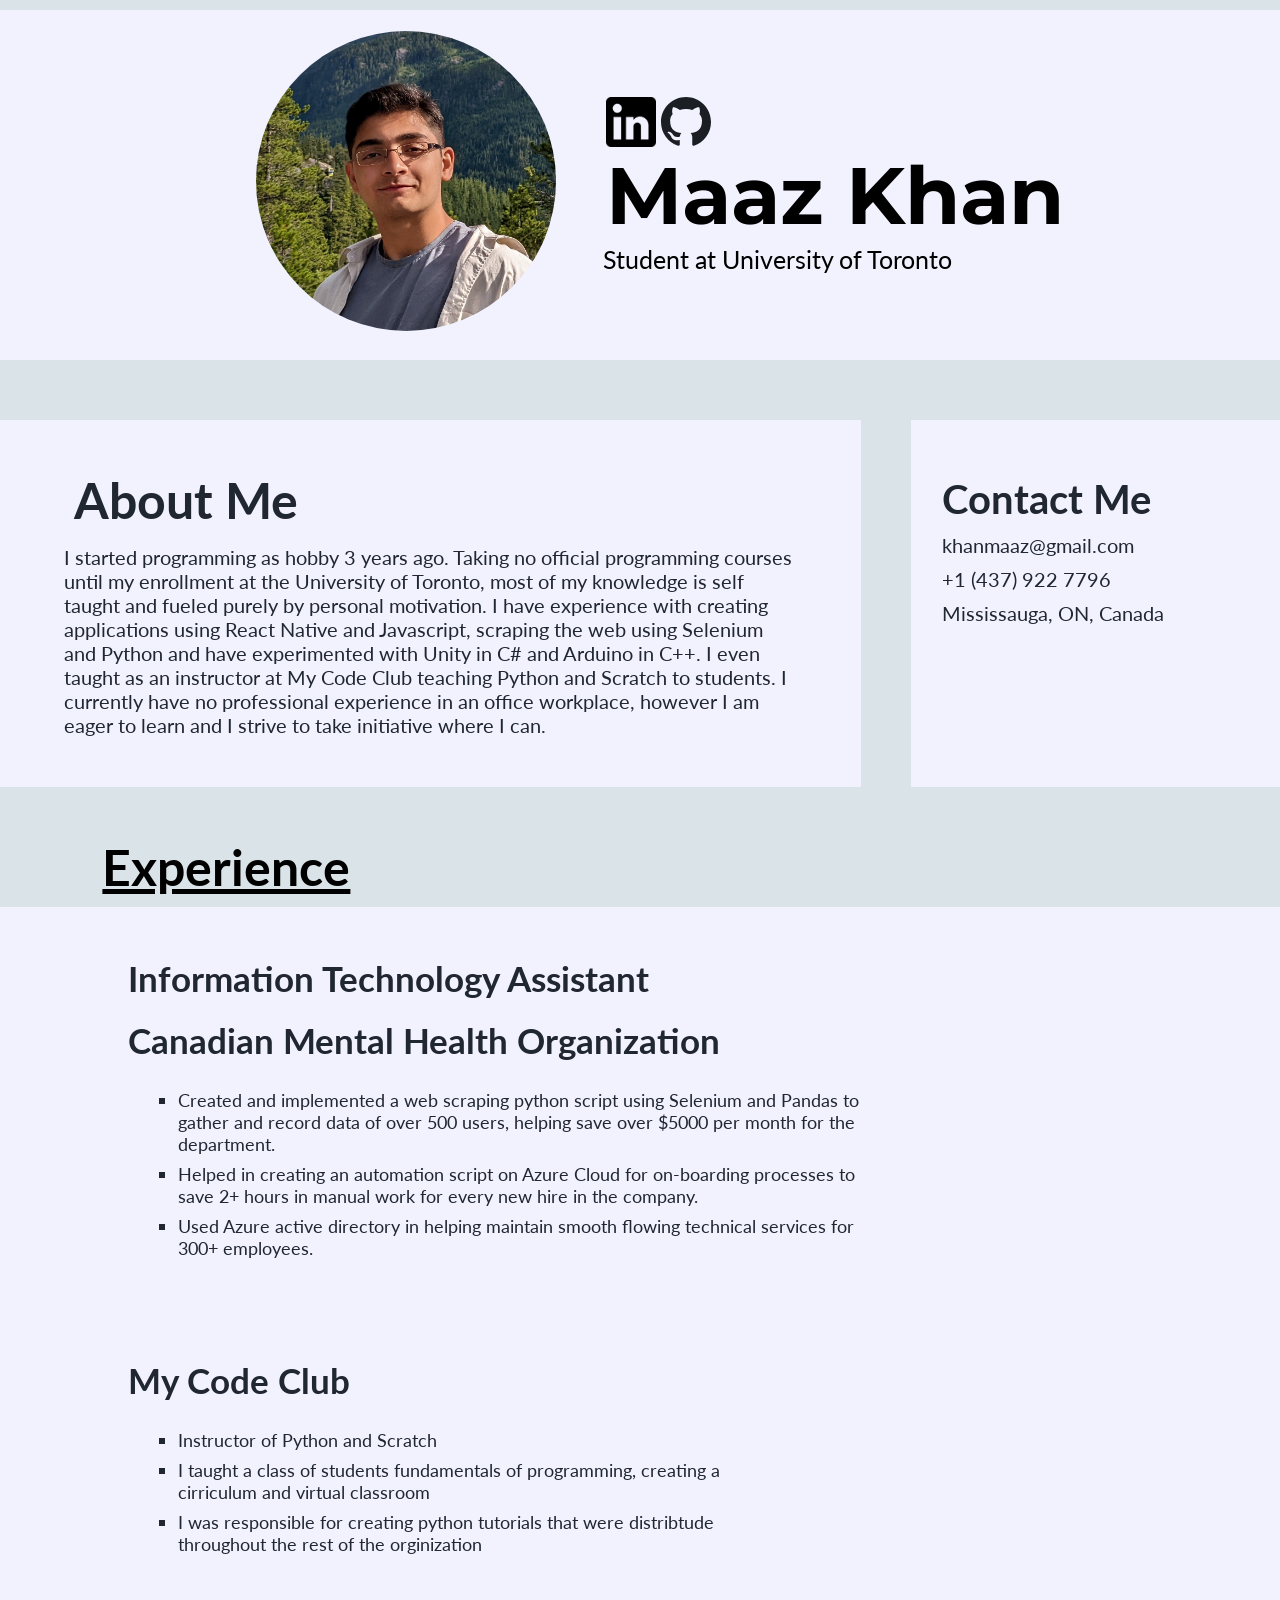
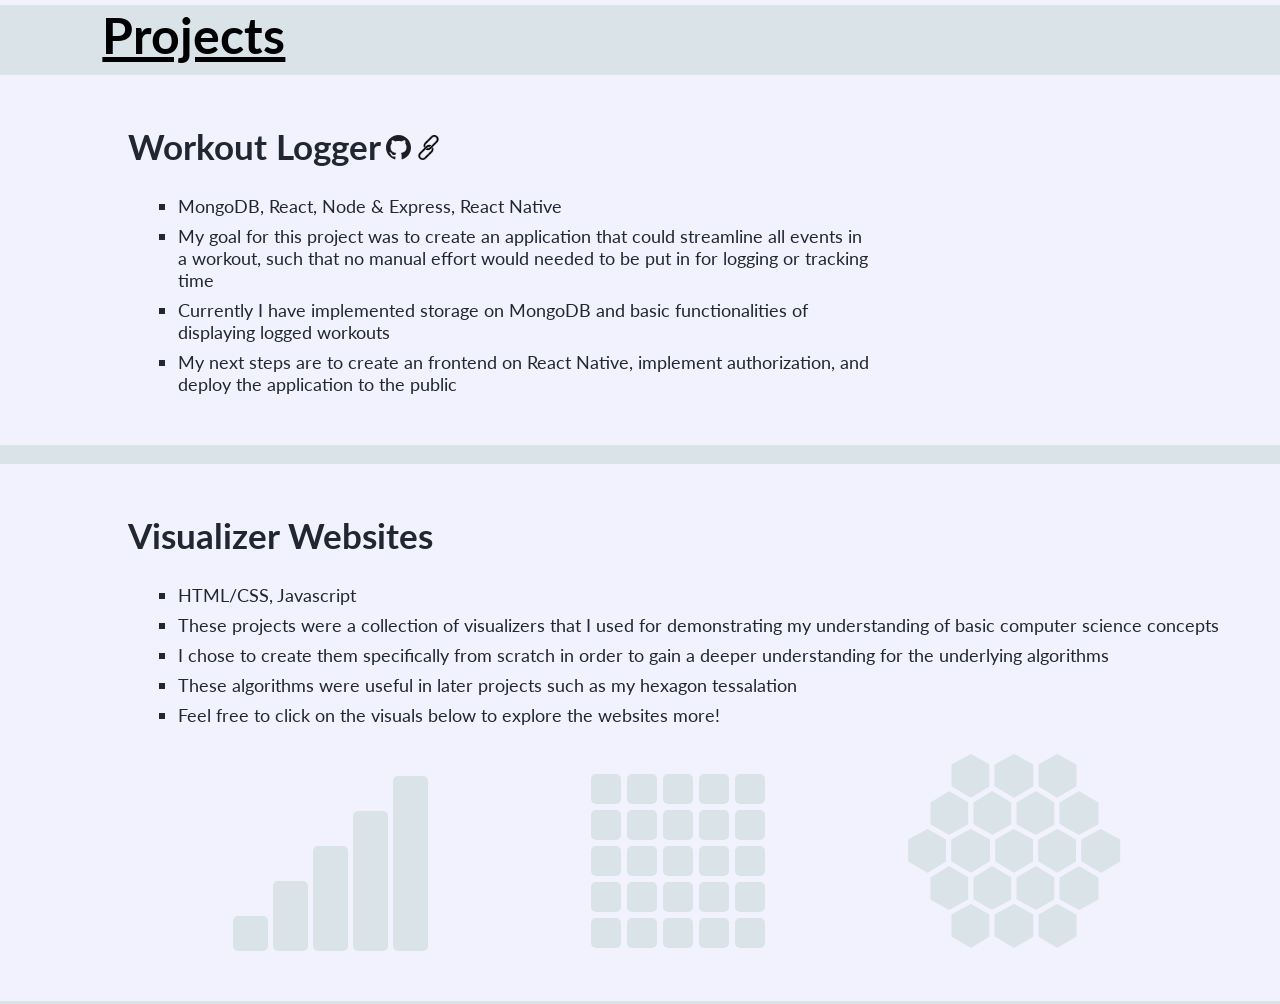
==== index.html @ 99841758 "Update index.html added CMHA experience" ====
<!DOCTYPE html>
<html >
    <head>
        <meta charset = "utf-8">
        <title>Maaz Khan | Portfolio</title>
        <link rel = "stylesheet" href = "index.css">
    </head>
    
    <body id = "body" onload = "createAnimations()">
        <header >
            <div class = "header_container">
            
                <div class = "pfp_container">
                    <img src = "maazpic small.jpg" class = "pfp"/>
                </div>
                <div class = "header_content">
                    <ul class= "icon_container">
                        
                        <li class = "icon"><a href = 'https://www.linkedin.com/in/maaz-khan-699a7820a/' target = "_blank"><img src = "linkinicon.png"/></a></li>
                        <li class = "icon"><a href = 'https://www.github.com/evilewawa' target = "_blank"><img src = "github icon.svg"/></a></li>
                    </ul>
                    <h1 id = "name">Maaz Khan</h1>
                    <p style = "font-size: 25px; padding-left: 47px;">Student at University of Toronto</p>
                </div>
            </div>
        </header>
        <div class = "container">
        
        <div class = "content_container">
            <!-- <div id = "navigation_container" class = "navigation_container"> a</div> -->
            <div id = "main-container" class = "main_container" >
                <section class = "backverylightblue" style = "display:inline-flex; position: relative; flex-direction: row;">
                    <!-- about me section -->
                    <div class = "about_me_container backwhite">
                        <h1 style = "font-size: 50px; margin-bottom: 15px; padding-left: 10px;">About Me</h1>
                        <p style = "font-size:20px; "> I started programming as hobby 3 years ago. Taking no official programming courses until my enrollment at the University of Toronto, most of my knowledge 
                            is self taught and fueled purely by personal motivation. I have experience with creating applications using React Native and Javascript, scraping the web 
                            using Selenium and Python and have experimented with Unity in C# and Arduino in C++. I even taught as an instructor at My Code Club teaching Python and 
                            Scratch to students. I currently have no professional experience in an office workplace, however I am eager to learn and I strive to take initiative where I can.
                        </p>
                    </div>
                    <div class = "contact_me backwhite">
                        <h1 style = "font-size:40px;">Contact Me</h1>
                        <ul class = "contact_me_info" style = "font-size: 20px;">
                            <li>khanmaaz@gmail.com</li>
                            <li>+1 (437) 922 7796</li>
                            <li>Mississauga, ON, Canada</li>
                        </ul>
                    </div>
                </section> 
                <br/>
               <h1 style = "font-size: 50px; margin-bottom:10px;padding-left:8vw; text-decoration: underline;">Experience</h1>
                <section class = "project_container backwhite" style = "flex-direction: row;" >
                        <div class = "project">
                            <h1 class = "project_title" > Information Technology Assistant </h1>
                            <h2 class = "project_title" >Canadian Mental Health Organization<!--<a  href = 'https://github.com/evilewawa/workoutApp' target = "_blank" ><img class = 'project_icon' src = "github icon.svg" /></a>--></h1>
                            <ul class = "project_description_list">
                                <li>Created and implemented a web scraping python script using Selenium and Pandas to gather and record data of over 500 users, helping save over $5000 per month for the department.</li>
                                <li>Helped in creating an automation script on Azure Cloud for on-boarding processes to save 2+ hours in manual work for every new hire in the company.</li>
                                <li>Used Azure active directory in helping maintain smooth flowing technical services for 300+ employees.</li>
                            </ul>
                        </div>
                        <div class = "project_images"></div>
                 </section>
                <section class = "project_container backwhite" style = "flex-direction: row;" >
                        <div class = "project">
                            <h1 class = "project_title" >My Code Club<!--<a  href = 'https://github.com/evilewawa/workoutApp' target = "_blank" ><img class = 'project_icon' src = "github icon.svg" /></a>--></h1>
                            <ul class = "project_description_list">
                                <li>Instructor of Python and Scratch</li>
                                <li>I taught a class of students fundamentals of programming, creating a cirriculum and virtual classroom</li>
                                <li>I was responsible for creating python tutorials that were distribtude throughout the rest of the orginization</li>
                            </ul>
                        </div>
                        <div class = "project_images"></div>
                 </section>
                <h1 style = "font-size: 50px; margin-bottom:10px;padding-left:8vw; text-decoration: underline;">Projects </h1>
                <section class = "project_container backwhite" style = "flex-direction: row;" >
                        <div class = "project">
                            <h1 class = "project_title" >Workout Logger<a  href = 'https://github.com/evilewawa/workout-app-frontend' target = "_blank" ><img class = 'project_icon' src = "github icon.svg" /></a><a  href = 'https://workout-tracker-ries.onrender.com/' target = "_blank" ><img class = 'project_icon' src = "link.webp" /></a></h1>
                            <ul class = "project_description_list">
                                <li>MongoDB, React, Node & Express, React Native</li>
                                <li>My goal for this project was to create an application that could streamline all events in a workout, 
                                    such that no manual effort would needed to be put in for logging or tracking time</li>
                                <li>Currently I have implemented storage on MongoDB and basic functionalities of displaying logged workouts</li>
                                <li>My next steps are to create an frontend on React Native, implement authorization,
                                     and deploy the application to the public</li>
                            </ul>
                        </div>
                        <div class = "project_images"></div>
                        
                 </section>
                 <br/>
                 <section class = "project_container backwhite" style = "flex-direction: column; " >
                    <div class = "project">
                        <h1 class = "project_title" >Visualizer Websites<!--<a  href = 'https://github.com/evilewawa/workoutApp' target = "_blank" ><img class = 'project_icon' src = "github icon.svg" /></a>--></h1>
                        <ul class = "project_description_list">
                            <li>HTML/CSS, Javascript</li>
                            <li>These projects were a collection of visualizers that I used for demonstrating my understanding of basic computer science concepts</li>
                            <li>I chose to create them specifically from scratch in order to gain a deeper understanding for the underlying algorithms</li>
                            <li>These algorithms were useful in later projects such as my hexagon tessalation</li>
                            <li>Feel free to click on the visuals below to explore the websites more!</li>
                        </ul>
                       <!-- Add animations of sorting algorithm, pathfinding algorithm and  hexagon tessalation pulse    <- can be done pure js w a setInterval or anime js                     -->
                    </div>
                    <div class = "website_demo_animations" >
                        <a href = "https://evilewawa.github.io/sorting/" target = "_blank" ><div class = "website_anime sort_anime" id = "sorting_animation_div">
                            
                        </div></a>
                        <a href = "https://evilewawa.github.io/pathfinder/" target = "_blank" >
                            <div class = "website_anime path_anime" ><div id = "path_animation_div" class = "path_anime_div">

                        </div></div></a>
                        <a href = "https://evilewawa.github.io/hexagon/" target = "_blank" >
                            <div class = "website_anime hex_anime" id = "hex_animation_div">
                                <svg id = "hex_svg"></svg>
                            </div></a>
                    </div>
                 
                  
             </section>

                <!-- </div> -->
                <!-- <section class = "backwhite">
                    <h1>Projects</h1>
                    <p>A library of all my current and past projects, ordered in the order most recently </p>
                    <div class = "general_block">
                        <h1 class = "project_title">walid</h1>
                        <p class = "project_content ">walid</p>
                    </div>
                </section>
                <section class = "backwhite">
                    <h1>Nice Cruves</h1>
                    <p>Beatae cum modi accusamus temporibus voluptatibus quis ea culpa ab asperiores cumque ex earum soluta maxime nobis non facilis placeat minus, dicta magnam natus ipsa id omnis delectus veniam. Est?</p>
                </section>
                <section class = "backwhite">
                    <h1>Nice Cruves</h1>
                    <p>Minus incidunt porro corporis iure architecto culpa eius inventore accusantium. Asperiores, tenetur voluptas iusto quam iste nesciunt fugit repellendus aliquid optio ullam minus laudantium, quo, eligendi vel dolorem provident ducimus!</p>
                </section>
                <section class = "backblackgrey">
                    <h1>Nice Cruves</h1>
                    <p>Distinctio animi nesciunt recusandae ut adipisci. Laborum esse expedita, voluptatum itaque iure molestias deserunt delectus atque ullam nostrum est similique ipsum quasi quia! Ratione nihil, reprehenderit porro natus modi tenetur!</p>
                </section>
                <section class = backyellow>
                    <h1>Nice Cruves</h1>
                    <p>Esse repudiandae recusandae, doloribus fuga culpa ducimus sapiente ipsam ad officiis, ea eum deserunt iusto distinctio laborum aperiam eius veniam quasi. Molestias necessitatibus dolorum iste eligendi repellat officiis nemo quis!</p>
                </section>
                <section class = backpurple>
                    <h1>Nice Cruves</h1>
                    <p>Fugiat quos amet eaque reiciendis quasi, maxime magni ducimus consequatur numquam incidunt facere ea nihil veniam fuga error expedita a tempora labore enim nesciunt. Eaque accusamus saepe consectetur modi explicabo.</p>
                </section>
                <section>
                    <h1>Nice Cruves</h1>
                    <p>Facilis modi temporibus ipsam blanditiis doloremque labore iste cumque placeat voluptas. Eligendi excepturi non iste illo, veritatis corporis debitis vel ipsum vitae odit doloremque quibusdam rem ex? Distinctio, in quasi!</p>
                </section>
                <section>
                    <h1>Nice Cruves</h1>
                    <p>Consequatur ex facilis eius quos velit ut, nisi consequuntur suscipit omnis adipisci ullam ipsum necessitatibus at vitae quo voluptas facere explicabo? Voluptatibus maiores et corporis officia temporibus, esse eum neque?</p>
                </section> -->
            </div>
        </div></div>
    </body>

    <script src = "index.js"></script>
    
</html>
---- index.css ----
@import url('https://fonts.googleapis.com/css2?family=Press+Start+2P&family=Ubuntu+Condensed&display=swap');
@import url('https://fonts.googleapis.com/css2?family=Rubik:wght@500&family=Ubuntu+Condensed&display=swap');
@import url('https://fonts.googleapis.com/css2?family=Montserrat:wght@500&family=Rubik:wght@500&family=Ubuntu+Condensed&display=swap');
@import url('https://fonts.googleapis.com/css2?family=Lato&family=Montserrat:wght@500&family=Rubik:wght@500&family=Ubuntu+Condensed&display=swap');
/* font-family: 'Montserrat', sans-serif;
font-family: 'Rubik', sans-serif;
font-family: 'Ubuntu Condensed', sans-serif; */
*{
    margin: 0;
    padding: 0;
    box-sizing: border-box;
}
html,body{
    height: 100%;
    width: 100%;
    background-color:#DAE3E7;
    font-family: 'Lato', sans-serif;
}
.icon_container{
    padding-left:50px;
    width:100%;
    height:100%;
    list-style: none;
    display: flex;
}
a:link {
    text-decoration: none;
}

a:visited {
    text-decoration: none;
}

a:hover {
    text-decoration: none;
}

a:active{
    text-decoration: none;
}
.icon{
    margin-right: 5px;
    width:50px;
    height:50px;
    /* background-color: #202731; */
    /* color: ; */
    border-radius: 50%;
    text-align: center;
}
img{
    max-width: 100%;
    max-height: 100%;
}
.icon > a{
    color: white;
    font-family: 'Ubuntu Condensed', sans-serif;
}
section{
    position: relative;
    display:flex;
    flex-direction: column;
    /* align-items: center; */
    /* min-height: 400px; */
    /* vw is viewport width  in percentage*/
    /* padding: 50px 10vw; */
    padding-top: 50px;
    padding-bottom:50px; 
    /* margin: 10px; */
}

#name{
    margin-left:50px;
    height: fit-content;
    /* align-self: center; */
    font-size: 2em;
    font-family: 'Montserrat', sans-serif;
}
.pfp_container {
    /* padding-left: 10px; */
    max-width:300px;
    max-height: 100%;
    align-self:center;
    width:fit-content;
    height:fit-content;
}
.pfp{
    max-width: 100%;
    max-width: 100%; 
    /* width:300px;
    height:300px; */
    border-radius: 50%;
}
.header_content{
    /* padding-left: 20%; */
    width:60%;
    align-self: center;
}
.header_container{
    padding-left:20%;

    background-color: rgb(242, 242, 255);
    height: 350px;
    width:100%;
    /* width:80vw; */
    display: flex;
}
header{
    /* margin:5px; */
    font-size: 40px;
    /* padding: 10px */
    padding-top:10px;
    padding-bottom:10px;
    
    position: relative;
    /* display: inline; */
    align-content: center;
    
}
.container{
    height:100%;
    width:100%;
    /* margin:2%; */
    /* padding: 10px; */
}
.contact_me_info{
    /* align-self: center; */
    list-style: none;
    /* padding-left:50px; */
}
.about_me_container{
    
    width: 70%;
    padding:5px;
    padding: 50px 5vw;
}
.contact_me{
    /* align-content: center; */
    /* justify-content: center; */
    padding: 50px 2vw;
    margin-left:50px;
    /* justify-content: center;
    align-items: center; */
    width:30%;
    /* padding-left: 50px;
    padding-top:15px; */
}
.contact_me > h1 {
    padding: 5px;
}
.contact_me > ul > li{
    padding:5px;
}
.project_container{
    padding-left:10vw;
    /* list-style: square; */
}
.project_icon{
    width:25px; 
    height:25px;
    margin-left: 5px;
}
.project_description_list > li{
    list-style: square;
    font-size: 18px;
    padding-top: 8px;
}
.project_description_list{
    padding-left: 50px;
}
.website_demo_animations{
    width: 100%;
    height: 225px;
    display: flex;
    flex-direction: row;
}


.content_container{
    /* padding-top:25px; */
    width: 100%;
    position: relative;
    display: flex;
    flex:1;
    /* justify-content: center; */
    /* flex-direction: column; */
}
.website_anime{
    height:100%;
    width:300px;
    margin-left: 50px;
    justify-content: center;
    align-items:end;
}
.sort_anime{
    display: flex;
    flex-direction: row;
}
.sort_div{
    border-radius: 5px;
    background-color: #DAE3E7;
    margin-left: 5px;
}
.path_anime{
    display: flex;
    flex-direction: row;
    /* align-items: end; */
    
}
.path_anime_div{
    height: fit-content;
    /* width: fit-content; */
    flex-direction: column;
}
.path_row{
    width: fit-content;
    display: flex;

    
}
.path_node{
    width:30px;
    height:30px;
    background-color: #DAE3E7;
    margin: 3px;
    border-radius: 5px;
}

.main_container{
    width: 100%;
    /* flex:1; */
    /* flex-grow:; */
}
.navigation_container{
    width: 20%;
    /* flex:1;
    flex-grow: 1; */
}
.general_block{
    position: relative;
    display: flex;
    flex:1;
    flex-direction: column;
    /* padding: 25px 1vw; */
}
.project_title{
    font-size: 35px;
    margin-bottom: 20px;
}
.project_images{
    margin-left: 50px;
    margin-right: 10vw;
    width:40%;
    justify-self: end;
}
svg{
    margin-top: 25px;
    height: 250px;
}
.hex{
    fill: #DAE3E7;
    stroke: rgb(242, 242, 255);
    stroke-width: 5px;
}
/* utility classes */
.backblue{
    background-color:rgb(43, 74, 209);
}
.backred{
    background-color: rgb(180, 52, 52);
}
.backorange{
    background-color: rgb(212, 157, 55);
}
.backgreen{
    background-color: rgb(4, 99, 4);
}
.backyellow{
    background-color: rgb(207, 207, 0);
}
.backpurple{
    background-color:  rgb(73, 73, 247);
}
.backblack{
    background-color: #202731;
}
.backblackgrey{
    background-color: #3a4758;
}
.backwhite{
    background-color: rgb(242, 242, 255);
    color: #202731;
}
.backverylightblue{
    background-color:#DAE3E7;

}
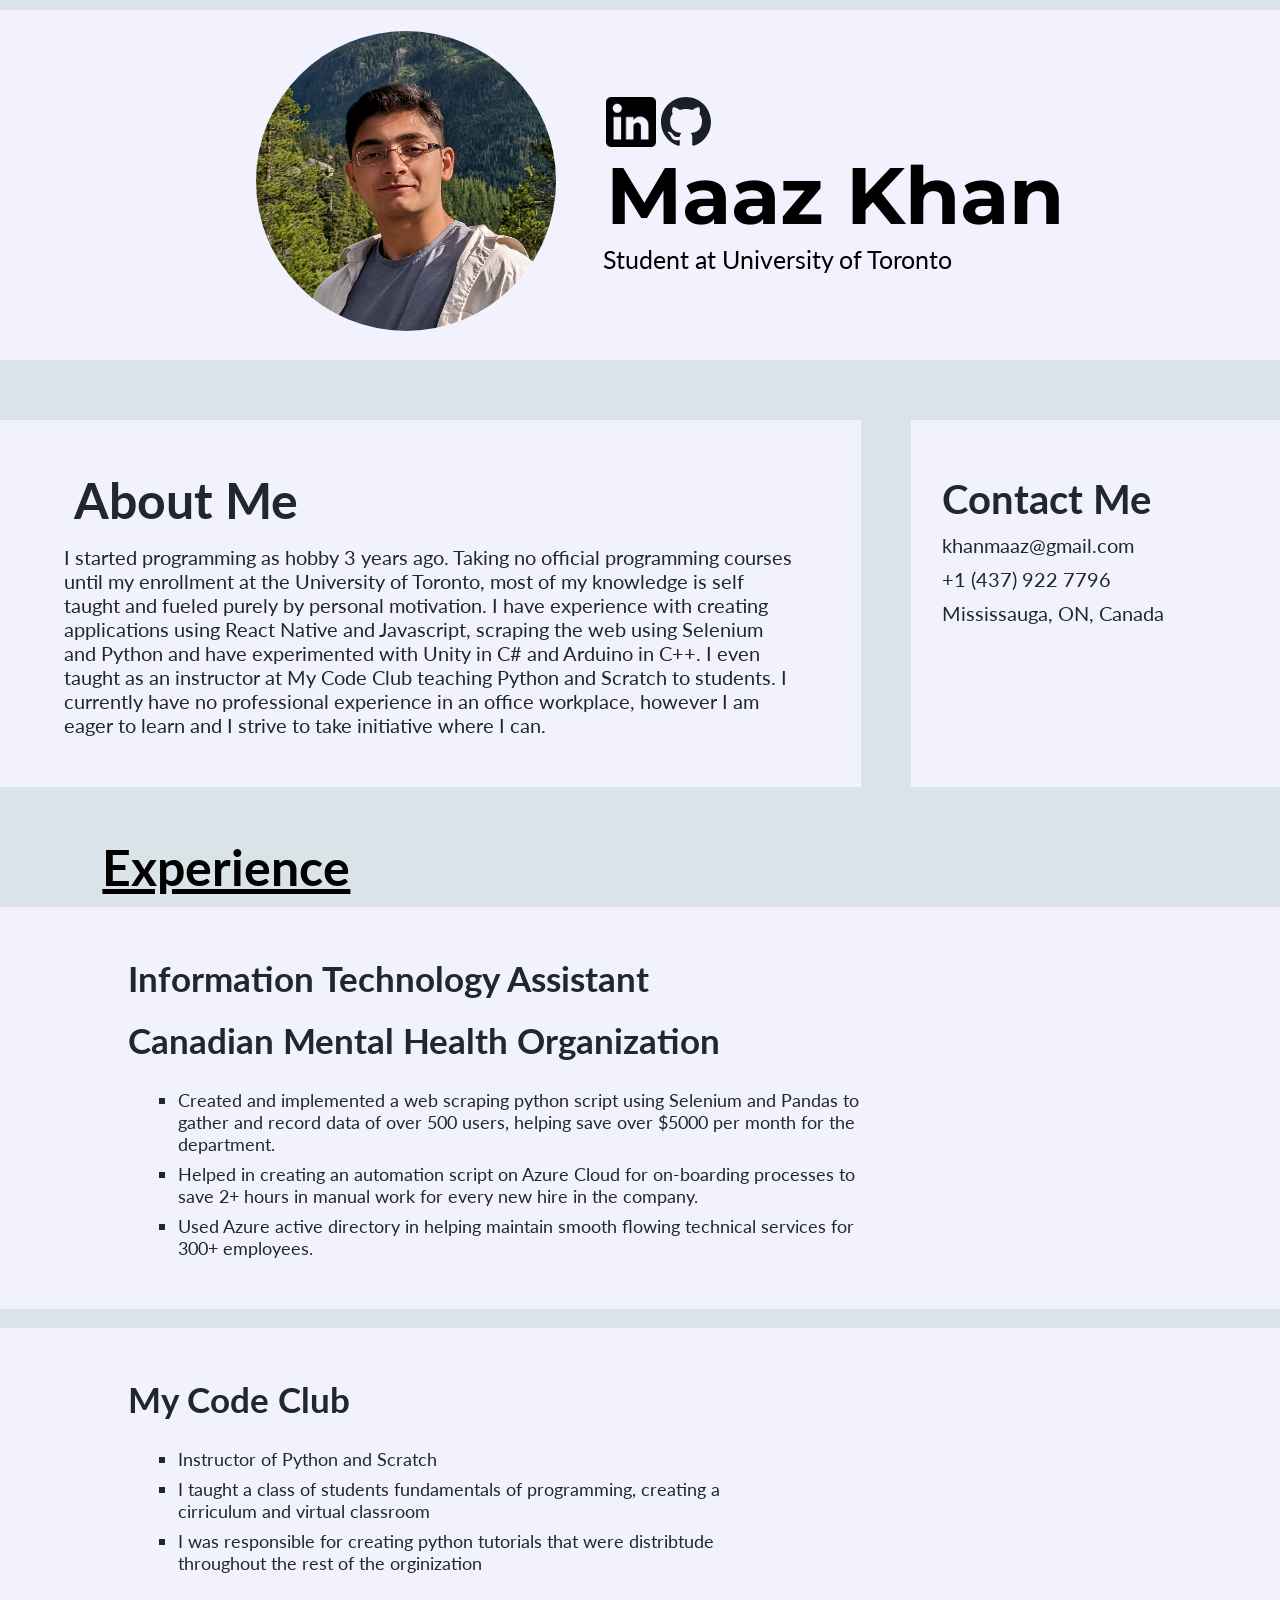
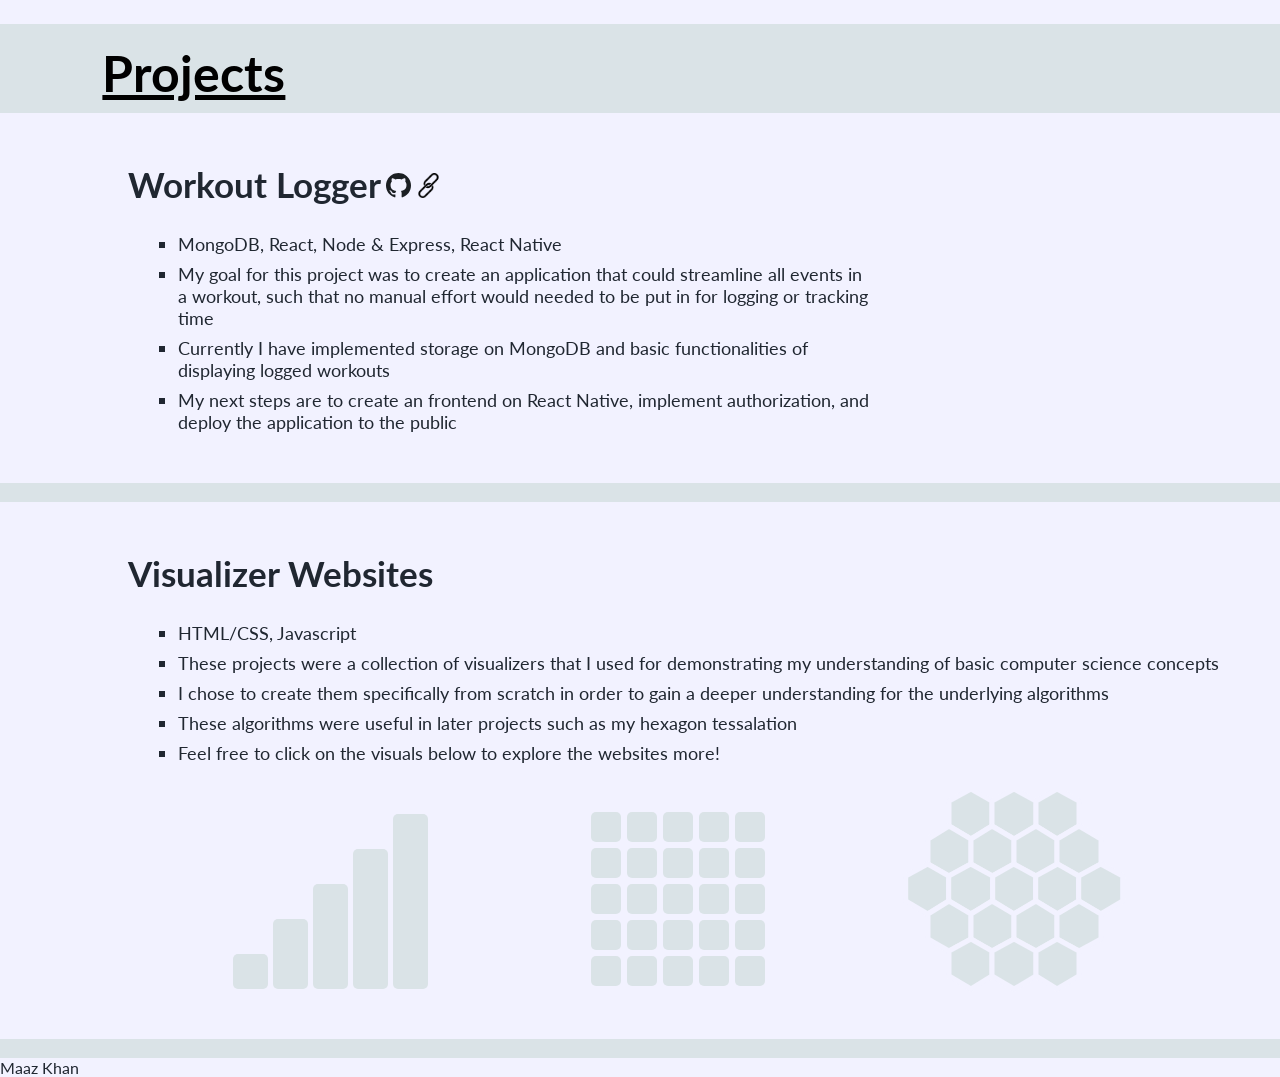
==== commit 6bd0bcf6: "Update index.html" ====
--- a/index.html
+++ b/index.html
@@ -62,6 +62,7 @@
                         </div>
                         <div class = "project_images"></div>
                  </section>
+                <br/>                
                 <section class = "project_container backwhite" style = "flex-direction: row;" >
                         <div class = "project">
                             <h1 class = "project_title" >My Code Club<!--<a  href = 'https://github.com/evilewawa/workoutApp' target = "_blank" ><img class = 'project_icon' src = "github icon.svg" /></a>--></h1>
@@ -73,6 +74,7 @@
                         </div>
                         <div class = "project_images"></div>
                  </section>
+                <br/>
                 <h1 style = "font-size: 50px; margin-bottom:10px;padding-left:8vw; text-decoration: underline;">Projects </h1>
                 <section class = "project_container backwhite" style = "flex-direction: row;" >
                         <div class = "project">
@@ -118,7 +120,8 @@
                  
                   
              </section>
-
+            <br/>
+            <footer class = "backwhite">Maaz Khan</footer>
                 <!-- </div> -->
                 <!-- <section class = "backwhite">
                     <h1>Projects</h1>
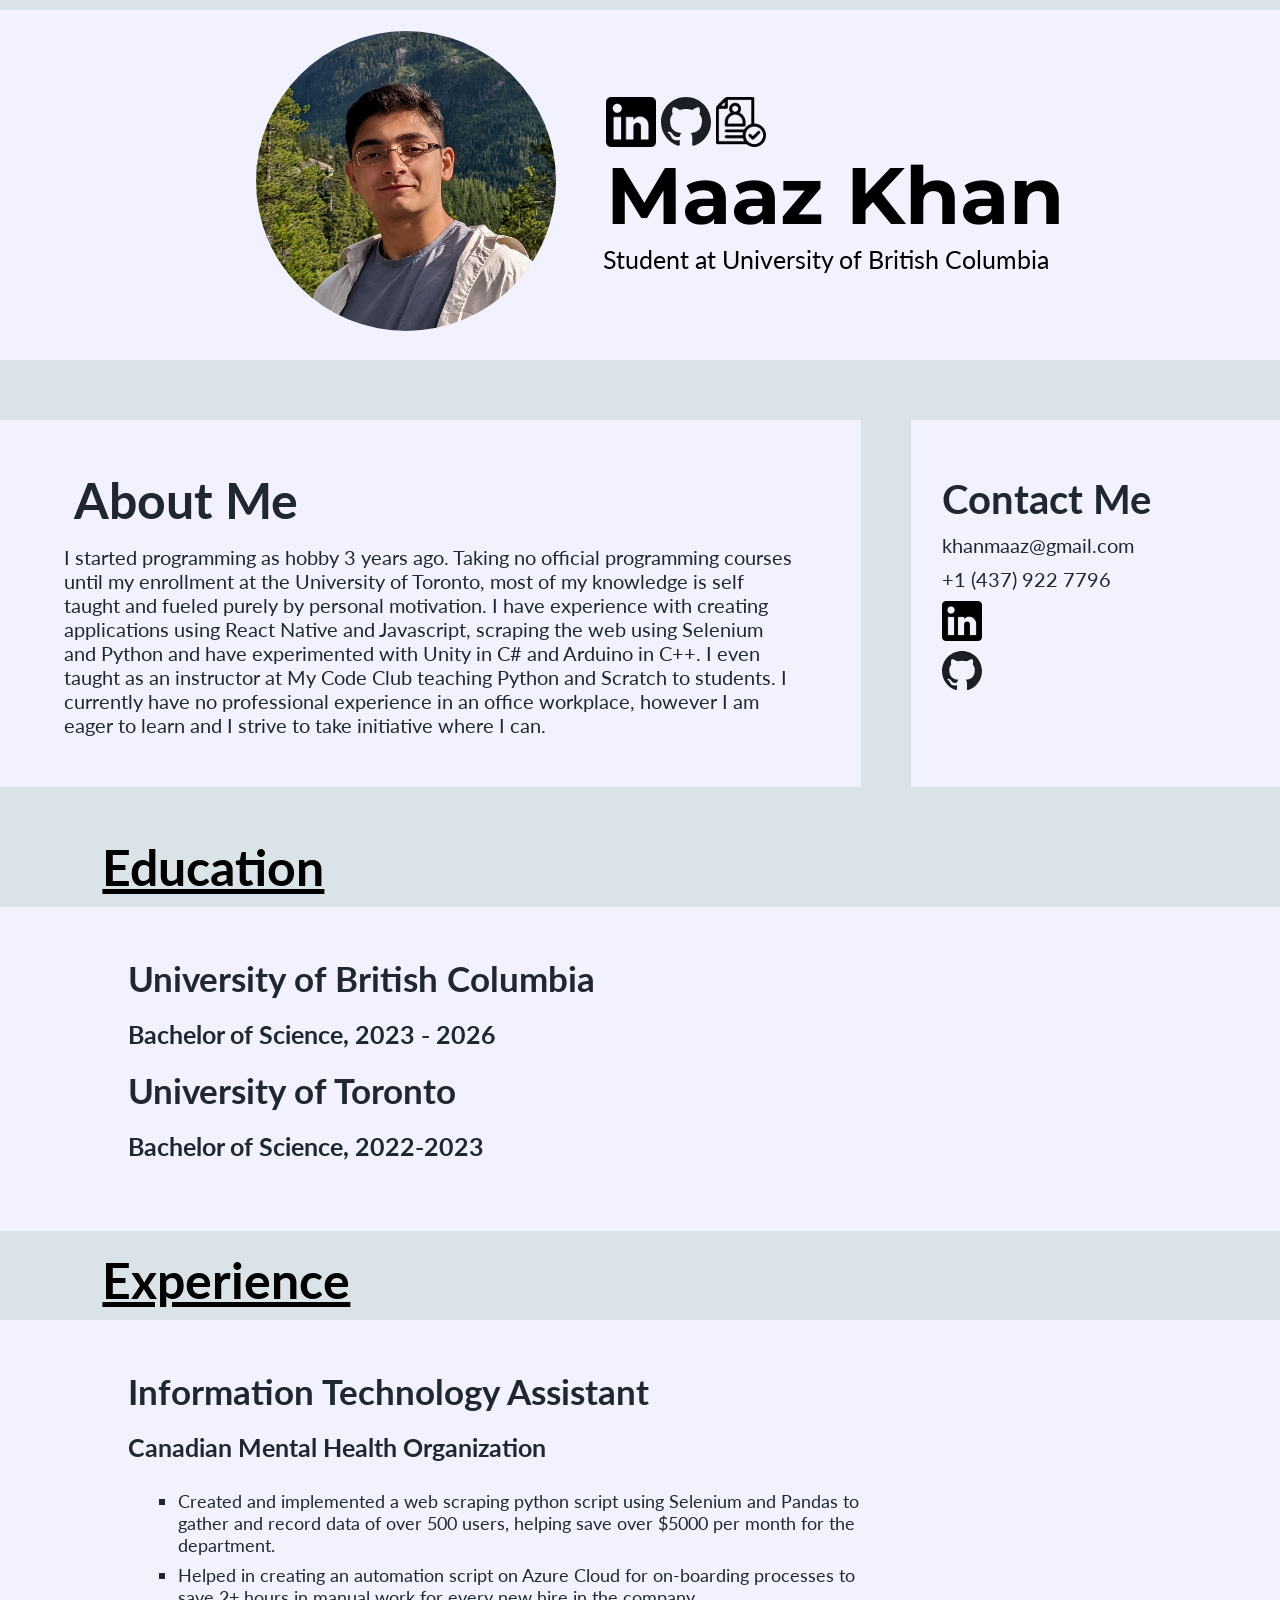
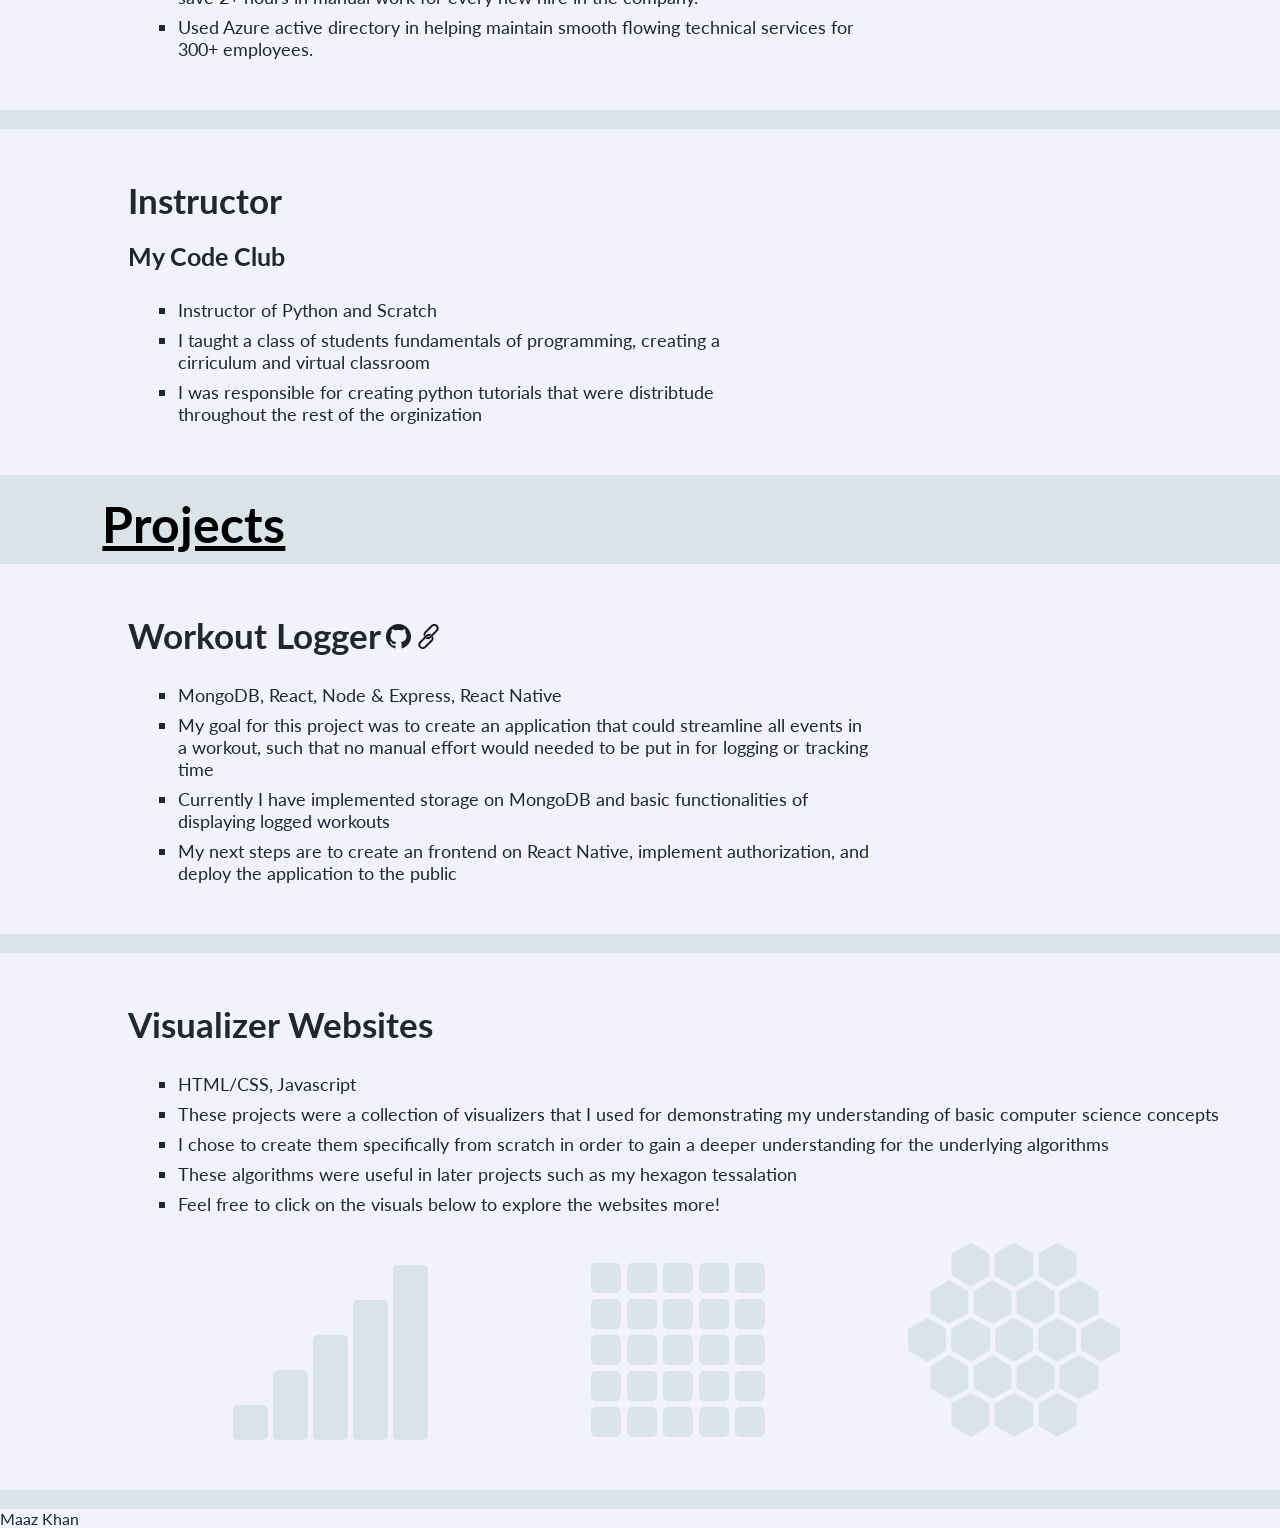
==== commit 51380399: "updating 25 september" ====
--- a/index.html
+++ b/index.html
@@ -18,9 +18,10 @@
                         
                         <li class = "icon"><a href = 'https://www.linkedin.com/in/maaz-khan-699a7820a/' target = "_blank"><img src = "linkinicon.png"/></a></li>
                         <li class = "icon"><a href = 'https://www.github.com/evilewawa' target = "_blank"><img src = "github icon.svg"/></a></li>
+                        <li class = "icon"><a href="Maaz_Khan_Resume_2023_2024 - Copy.pdf" target="_blank"><img src = "resume icon.png"/></a></li>
                     </ul>
                     <h1 id = "name">Maaz Khan</h1>
-                    <p style = "font-size: 25px; padding-left: 47px;">Student at University of Toronto</p>
+                    <p style = "font-size: 25px; padding-left: 47px;">Student at University of British Columbia</p>
                 </div>
             </div>
         </header>
@@ -44,16 +45,29 @@
                         <ul class = "contact_me_info" style = "font-size: 20px;">
                             <li>khanmaaz@gmail.com</li>
                             <li>+1 (437) 922 7796</li>
-                            <li>Mississauga, ON, Canada</li>
+                            <li class = "icon"><a href = 'https://www.linkedin.com/in/maaz-khan-699a7820a/' target = "_blank"><img src = "linkinicon.png"/></a></li>
+                        <li class = "icon"><a href = 'https://www.github.com/evilewawa' target = "_blank"><img src = "github icon.svg"/></a></li>
                         </ul>
                     </div>
                 </section> 
                 <br/>
+                <h1 style = "font-size: 50px; margin-bottom:10px;padding-left:8vw; text-decoration: underline;">Education</h1>
+                <section class = "project_container backwhite" style = "flex-direction: row;" >
+                    <div class = "project">
+                        <h1 class = "project_title" >University of British Columbia<!--<a  href = 'https://github.com/evilewawa/workoutApp' target = "_blank" ><img class = 'project_icon' src = "github icon.svg" /></a>--></h1>
+                        <h1 class = "project_subtitle">Bachelor of Science, 2023 - 2026</h1>
+                        <h1 class = "project_title">University of Toronto</h1>
+                        <h1 class = "project_subtitle">Bachelor of Science, 2022-2023</h1>
+
+                    </div>
+                    <div class = "project_images"></div>
+             </section>
+             <br/>
                <h1 style = "font-size: 50px; margin-bottom:10px;padding-left:8vw; text-decoration: underline;">Experience</h1>
                 <section class = "project_container backwhite" style = "flex-direction: row;" >
                         <div class = "project">
                             <h1 class = "project_title" > Information Technology Assistant </h1>
-                            <h2 class = "project_title" >Canadian Mental Health Organization<!--<a  href = 'https://github.com/evilewawa/workoutApp' target = "_blank" ><img class = 'project_icon' src = "github icon.svg" /></a>--></h1>
+                            <h4     class = "project_subtitle" >Canadian Mental Health Organization<!--<a  href = 'https://github.com/evilewawa/workoutApp' target = "_blank" ><img class = 'project_icon' src = "github icon.svg" /></a>--></h4>
                             <ul class = "project_description_list">
                                 <li>Created and implemented a web scraping python script using Selenium and Pandas to gather and record data of over 500 users, helping save over $5000 per month for the department.</li>
                                 <li>Helped in creating an automation script on Azure Cloud for on-boarding processes to save 2+ hours in manual work for every new hire in the company.</li>
@@ -65,7 +79,8 @@
                 <br/>                
                 <section class = "project_container backwhite" style = "flex-direction: row;" >
                         <div class = "project">
-                            <h1 class = "project_title" >My Code Club<!--<a  href = 'https://github.com/evilewawa/workoutApp' target = "_blank" ><img class = 'project_icon' src = "github icon.svg" /></a>--></h1>
+                            <h1 class = "project_title" >Instructor<!--<a  href = 'https://github.com/evilewawa/workoutApp' target = "_blank" ><img class = 'project_icon' src = "github icon.svg" /></a>--></h1>
+                            <h1 class="project_subtitle">My Code Club</h1>
                             <ul class = "project_description_list">
                                 <li>Instructor of Python and Scratch</li>
                                 <li>I taught a class of students fundamentals of programming, creating a cirriculum and virtual classroom</li>
--- a/index.css
+++ b/index.css
@@ -246,6 +246,10 @@
     font-size: 35px;
     margin-bottom: 20px;
 }
+.project_subtitle{
+    font-size: 25px;
+    margin-bottom: 20px;
+}
 .project_images{
     margin-left: 50px;
     margin-right: 10vw;
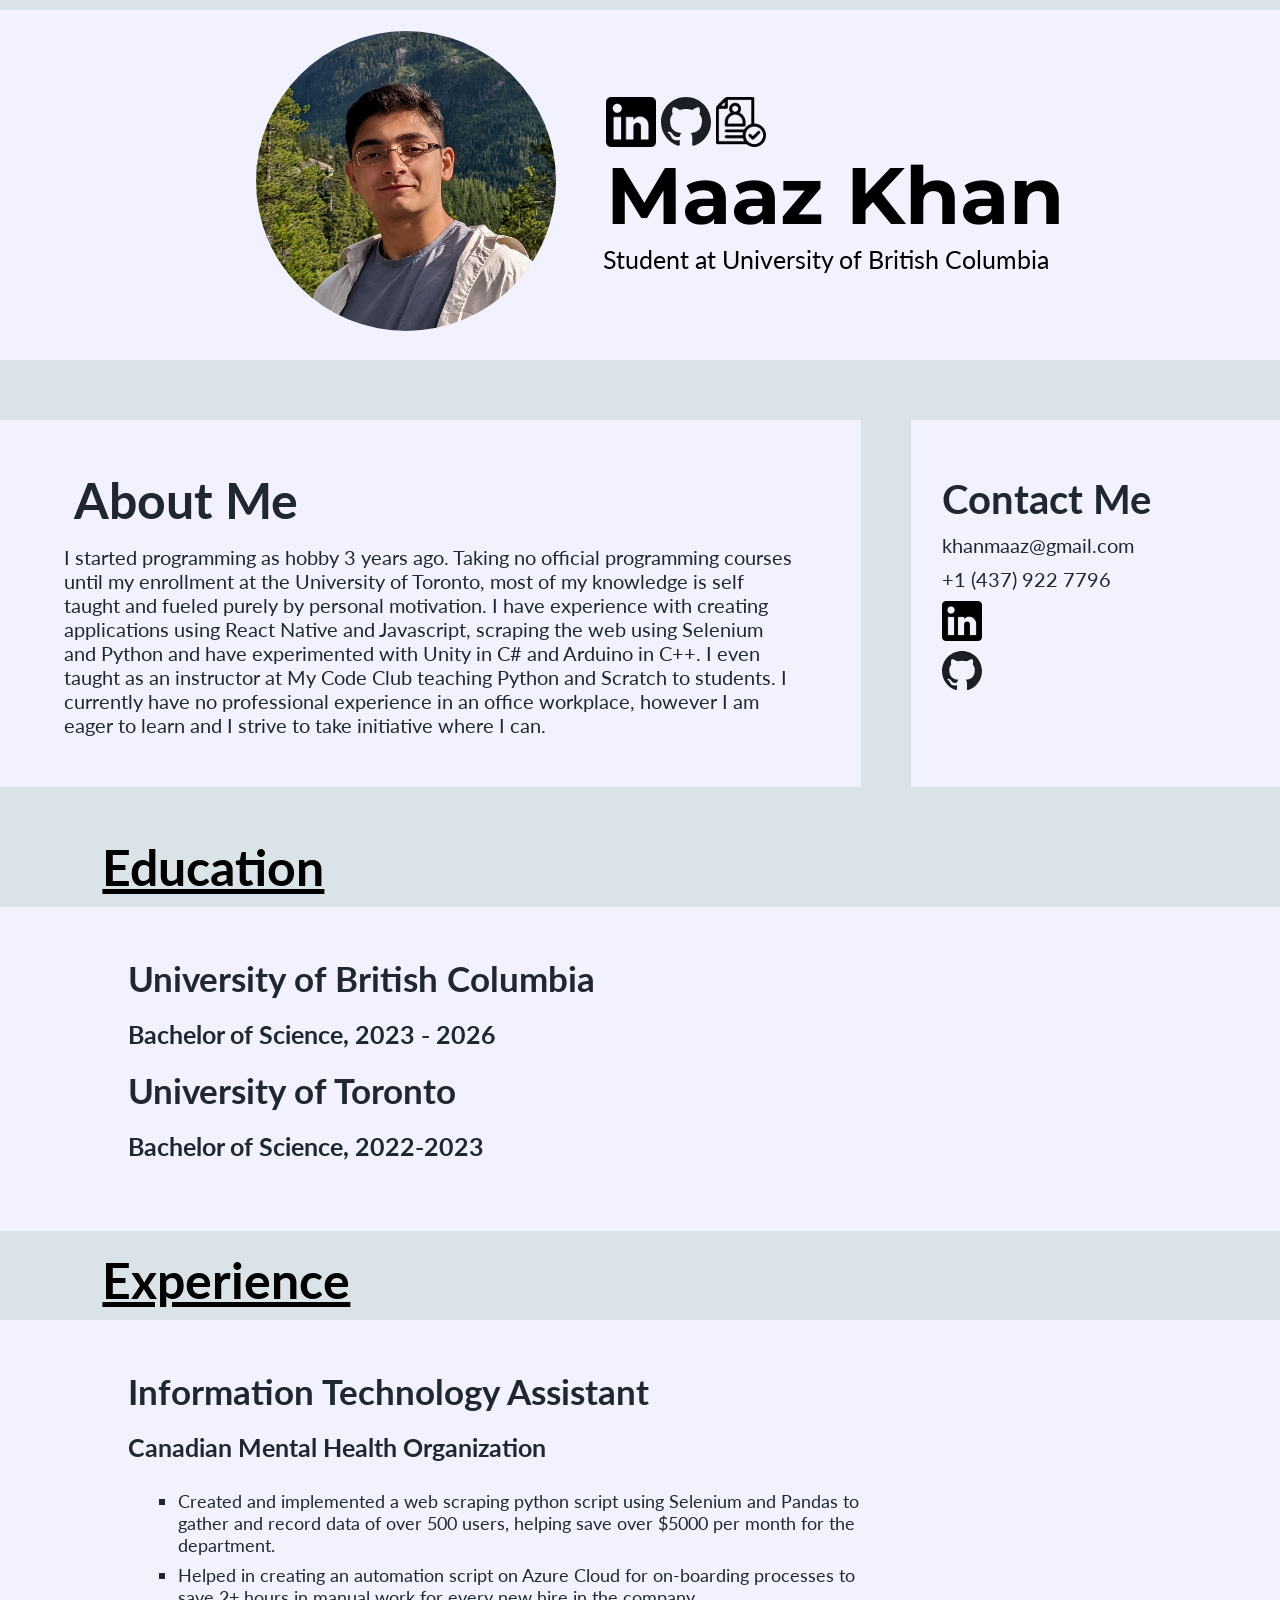
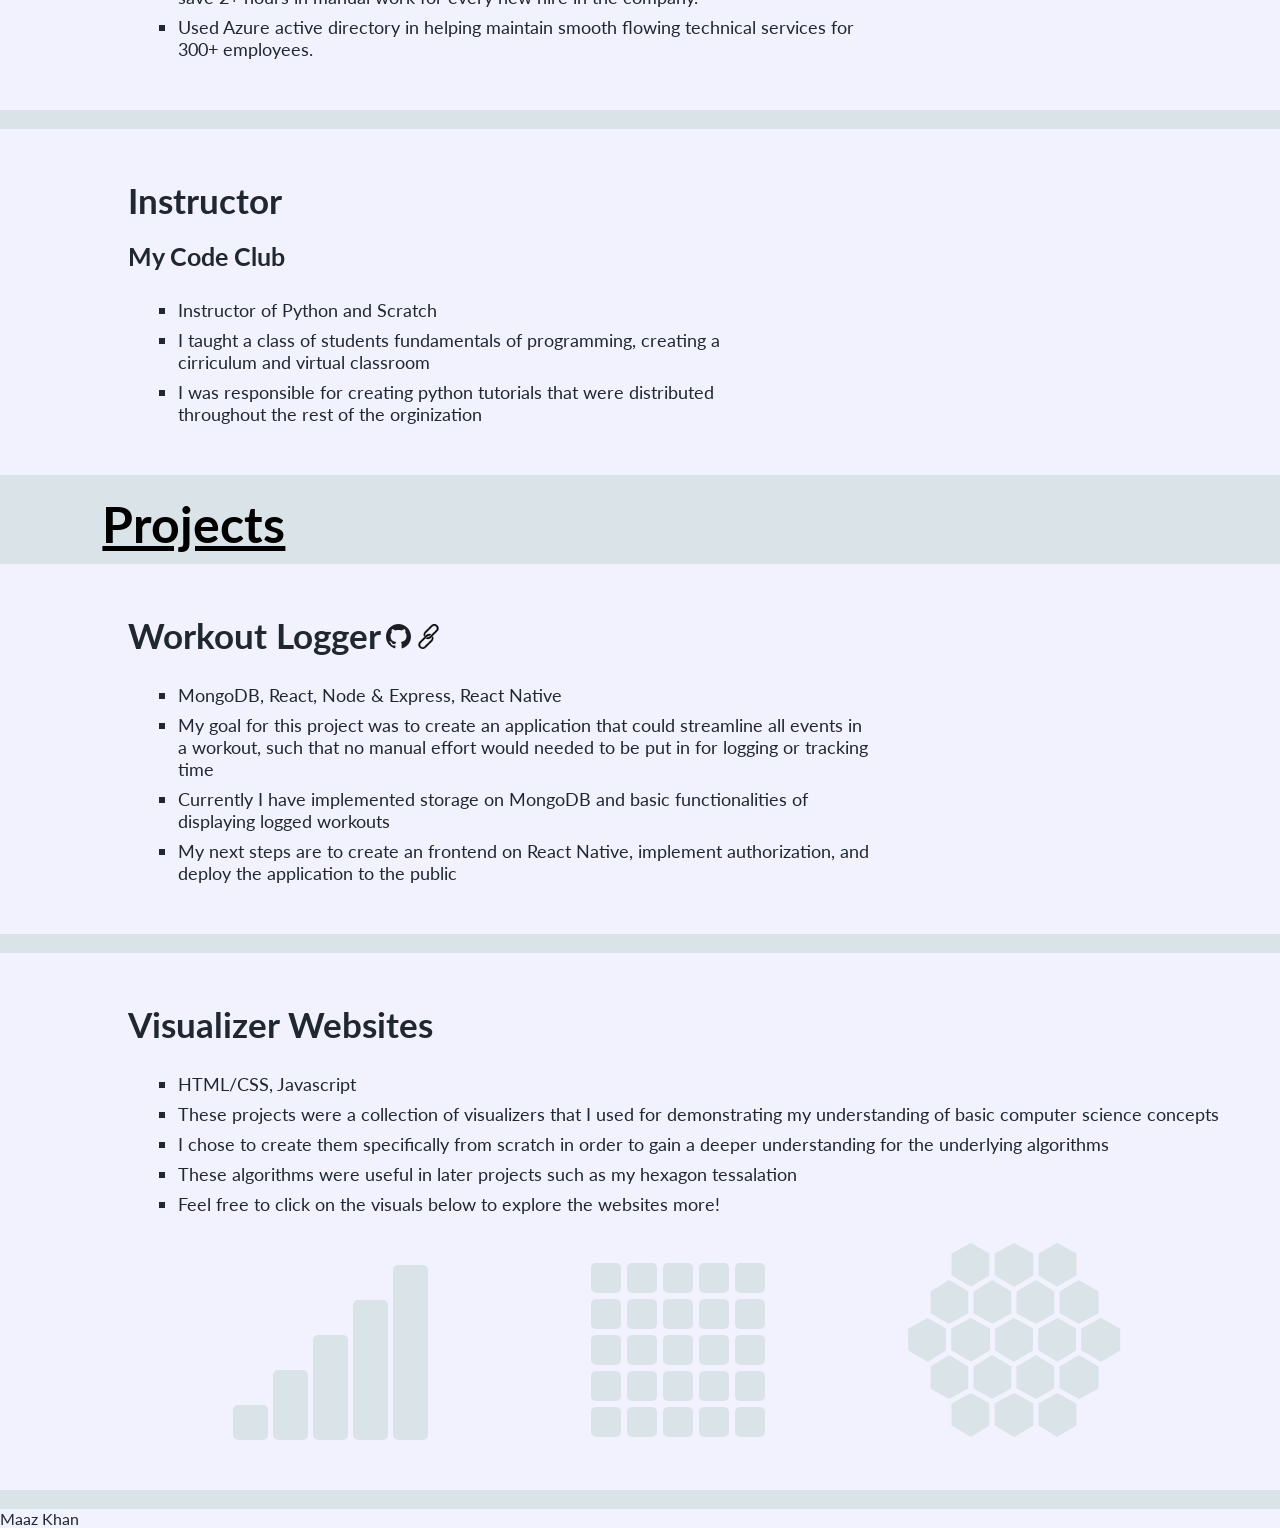
==== commit 70a86f70: "Update index.html" ====
--- a/index.html
+++ b/index.html
@@ -18,7 +18,7 @@
                         
                         <li class = "icon"><a href = 'https://www.linkedin.com/in/maaz-khan-699a7820a/' target = "_blank"><img src = "linkinicon.png"/></a></li>
                         <li class = "icon"><a href = 'https://www.github.com/evilewawa' target = "_blank"><img src = "github icon.svg"/></a></li>
-                        <li class = "icon"><a href="Maaz_Khan_Resume_2023_2024 - Copy.pdf" target="_blank"><img src = "resume icon.png"/></a></li>
+                        <li class = "icon"><a href="Maaz_Khan_Resume_2023_2024.pdf" target="_blank"><img src = "resume icon.png"/></a></li>
                     </ul>
                     <h1 id = "name">Maaz Khan</h1>
                     <p style = "font-size: 25px; padding-left: 47px;">Student at University of British Columbia</p>
@@ -84,7 +84,7 @@
                             <ul class = "project_description_list">
                                 <li>Instructor of Python and Scratch</li>
                                 <li>I taught a class of students fundamentals of programming, creating a cirriculum and virtual classroom</li>
-                                <li>I was responsible for creating python tutorials that were distribtude throughout the rest of the orginization</li>
+                                <li>I was responsible for creating python tutorials that were distributed throughout the rest of the orginization</li>
                             </ul>
                         </div>
                         <div class = "project_images"></div>
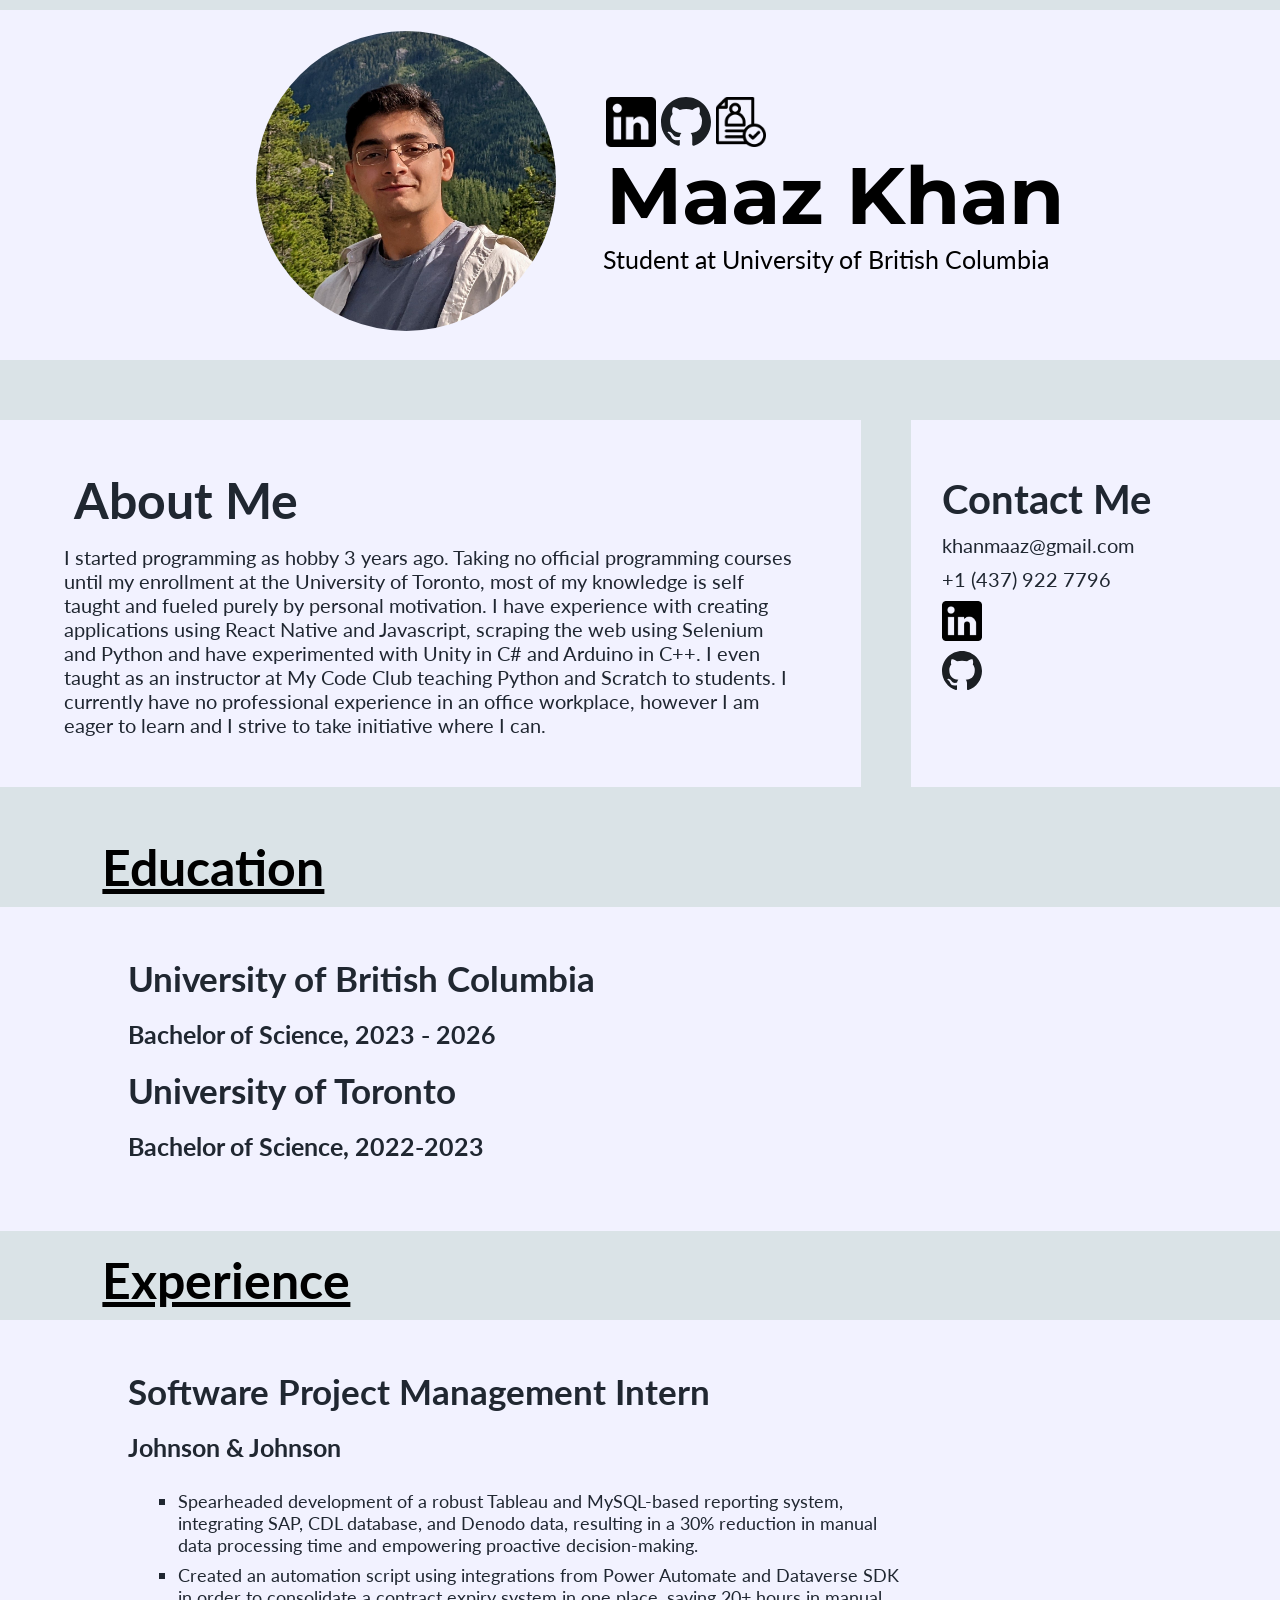
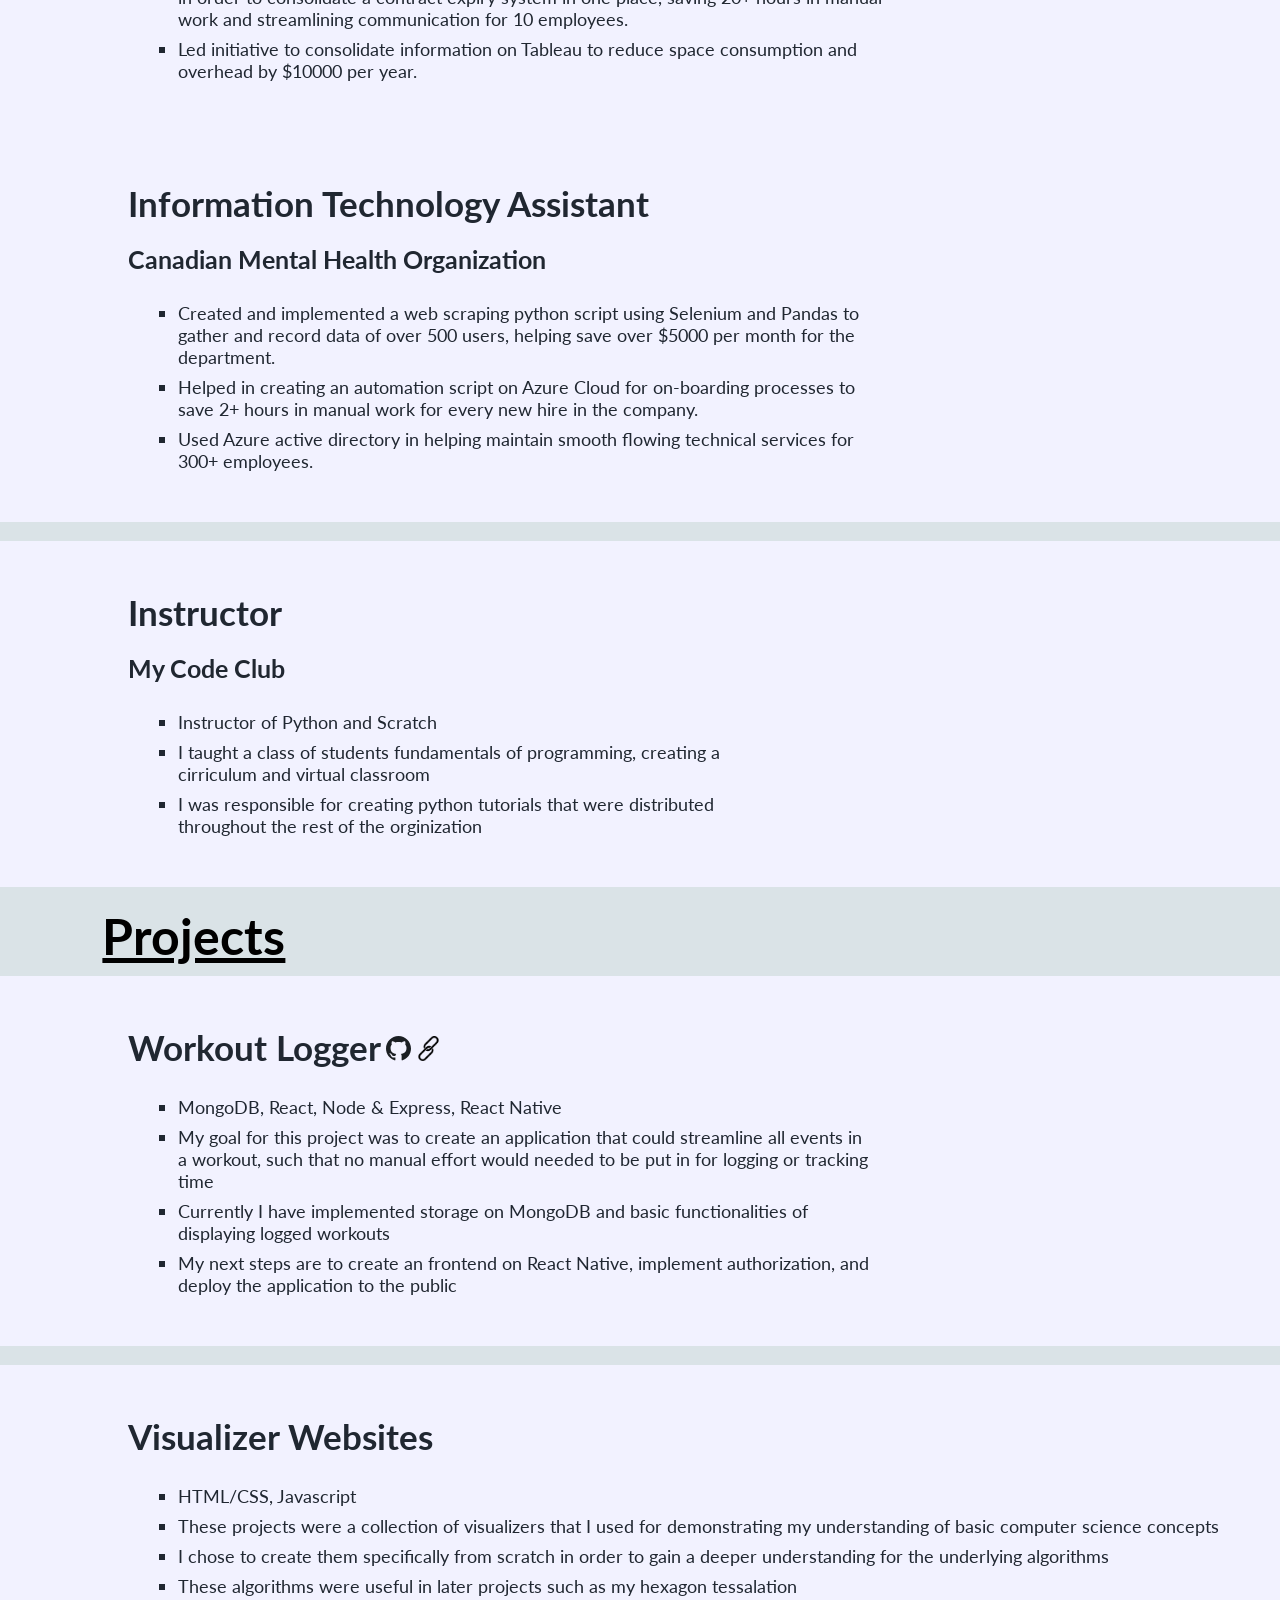
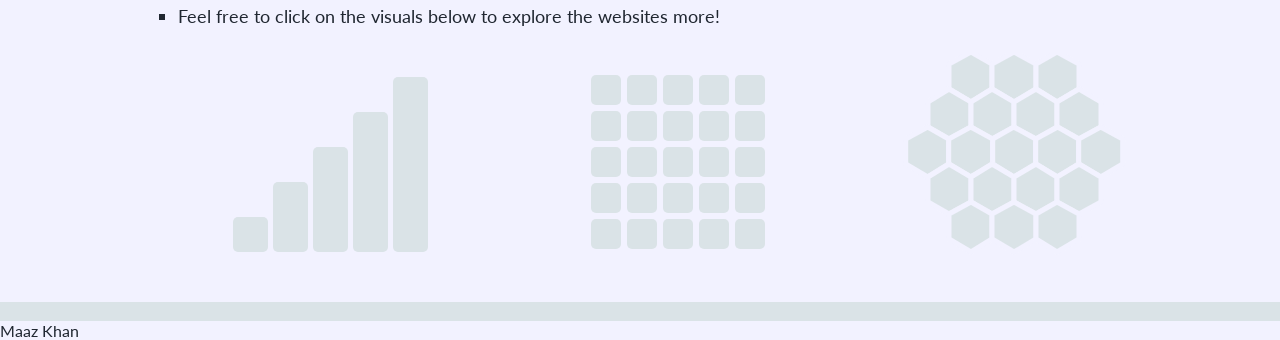
==== commit f237027d: "Update index.html" ====
--- a/index.html
+++ b/index.html
@@ -64,6 +64,18 @@
              </section>
              <br/>
                <h1 style = "font-size: 50px; margin-bottom:10px;padding-left:8vw; text-decoration: underline;">Experience</h1>
+                <section class = "project_container backwhite" style = "flex-direction: row;" >
+                        <div class = "project">
+                            <h1 class = "project_title" > Software Project Management Intern </h1>
+                            <h4     class = "project_subtitle" >Johnson & Johnson <!--<a  href = 'https://github.com/evilewawa/workoutApp' target = "_blank" ><img class = 'project_icon' src = "github icon.svg" /></a>--></h4>
+                            <ul class = "project_description_list">
+                                <li>Spearheaded development of a robust Tableau and MySQL-based reporting system, integrating SAP, CDL database, and Denodo data, resulting in a 30% reduction in manual data processing time and empowering proactive decision-making.</li>
+                                <li>Created an automation script using integrations from Power Automate and Dataverse SDK in order to consolidate a contract expiry system in one place, saving 20+ hours in manual work and streamlining communication for 10 employees.</li>
+                                <li>Led initiative to consolidate information on Tableau to reduce space consumption and overhead by $10000 per year.</li>
+                            </ul>
+                        </div>
+                        <div class = "project_images"></div>
+                 </section>
                 <section class = "project_container backwhite" style = "flex-direction: row;" >
                         <div class = "project">
                             <h1 class = "project_title" > Information Technology Assistant </h1>
